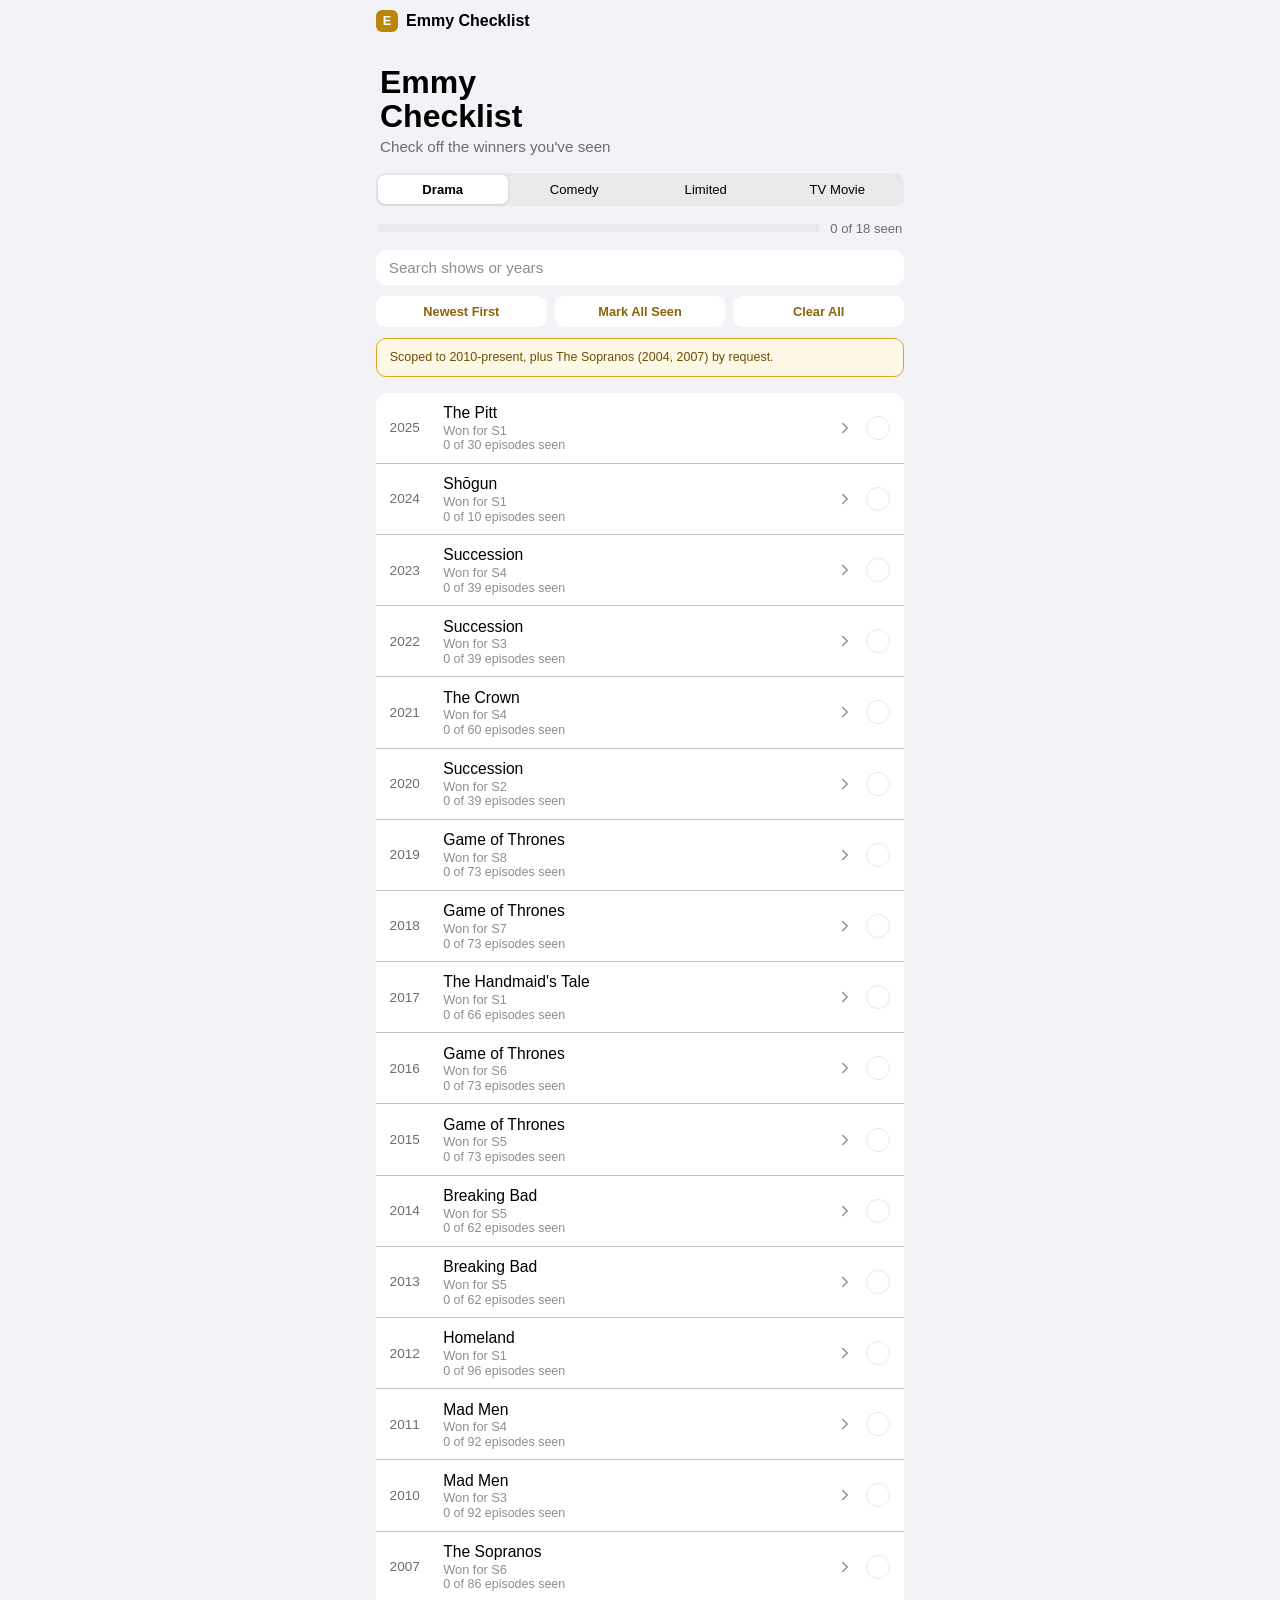
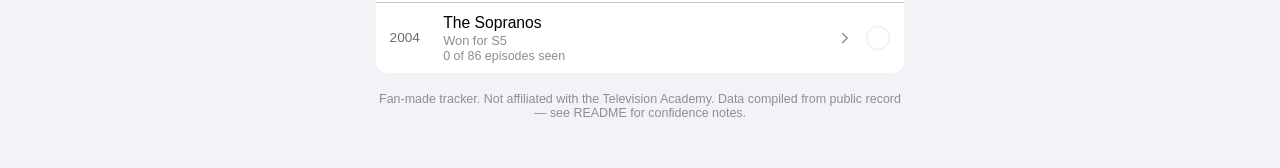
==== index.html @ a1e2a0a1 "Add The Bear season 5, remove network/streaming info from the app - The Bear season 5 (final season," ====
<!DOCTYPE html>
<html lang="en">
<head>
  <meta charset="UTF-8" />
  <meta name="viewport" content="width=device-width, initial-scale=1.0, viewport-fit=cover" />
  <title>Emmy Checklist</title>
  <meta name="description" content="Track Emmy Award winners for Best Drama, Best Comedy, Best Limited Series, and Best TV Movie, and check off the ones you've seen." />
  <meta name="theme-color" content="#f2f2f7" media="(prefers-color-scheme: light)" />
  <meta name="theme-color" content="#000000" media="(prefers-color-scheme: dark)" />
  <link rel="icon" href="data:image/svg+xml,%3Csvg xmlns='http://www.w3.org/2000/svg' viewBox='0 0 100 100'%3E%3Crect width='100' height='100' rx='22' fill='%23b8860b'/%3E%3Ctext x='50' y='68' font-family='Arial' font-weight='bold' font-size='56' fill='white' text-anchor='middle'%3EE%3C/text%3E%3C/svg%3E" />
  <link rel="stylesheet" href="css/styles.css" />
</head>
<body>
  <div class="navbar">
    <div class="navbar-inner">
      <span class="navbar-badge">E</span>
      <span class="navbar-title">Emmy Checklist</span>
    </div>
  </div>

  <main class="screen">
    <div class="large-title-block">
      <h1 class="large-title">Emmy<br />Checklist</h1>
      <p class="large-subtitle">Check off the winners you've seen</p>
    </div>

    <div class="segmented" id="category-segmented"></div>

    <div class="progress-row">
      <div class="progress-bar"><div class="progress-fill" id="progress-fill"></div></div>
      <span class="progress-label" id="progress-label">0 of 0 seen</span>
    </div>

    <div class="search-wrap">
      <input type="search" id="search" class="search-input" placeholder="Search shows or years" autocomplete="off" />
    </div>

    <div class="toolbar-row">
      <button type="button" id="sort-toggle" class="toolbar-btn">Newest First</button>
      <button type="button" id="mark-all-seen" class="toolbar-btn">Mark All Seen</button>
      <button type="button" id="clear-all-seen" class="toolbar-btn">Clear All</button>
    </div>

    <p class="category-note hidden" id="category-note"></p>

    <section class="ios-group">
      <ul class="ios-list" id="winners-list"></ul>
    </section>

    <p class="page-footer">Fan-made tracker. Not affiliated with the Television Academy. Data compiled from public record — see README for confidence notes.</p>
  </main>

  <script src="js/data.js"></script>
  <script src="js/app.js"></script>
</body>
</html>
---- css/styles.css ----
:root {
  --bg: #f2f2f7;
  --grouped-bg: #ffffff;
  --separator: rgba(60, 60, 67, 0.29);
  --label: #000000;
  --label-secondary: #6c6c70;
  --label-tertiary: #8e8e93;
  --accent: #b8860b;
  --accent-strong: #8a6508;
  --green: #34c759;
  --red: #ff3b30;
  --navbar-bg: rgba(242, 242, 247, 0.85);
  --track-bg: #e9e9eb;
  --note-bg: #fff8e6;
  --note-border: #d9a520;
  --note-text: #6b4f04;
  --font: -apple-system, BlinkMacSystemFont, "SF Pro Text", "Segoe UI", Roboto, Helvetica, Arial, sans-serif;
}

@media (prefers-color-scheme: dark) {
  :root {
    --bg: #000000;
    --grouped-bg: #1c1c1e;
    --separator: rgba(84, 84, 88, 0.65);
    --label: #ffffff;
    --label-secondary: #98989f;
    --label-tertiary: #6c6c70;
    --accent: #e0b23d;
    --accent-strong: #f3c95a;
    --navbar-bg: rgba(0, 0, 0, 0.78);
    --track-bg: #39393d;
    --note-bg: #2c2506;
    --note-border: #c79a2e;
    --note-text: #e9cc7f;
  }
}

* {
  box-sizing: border-box;
  -webkit-tap-highlight-color: transparent;
}

html, body {
  margin: 0;
  padding: 0;
}

body {
  background: var(--bg);
  color: var(--label);
  font-family: var(--font);
  -webkit-font-smoothing: antialiased;
}

/* ---------- Navbar ---------- */

.navbar {
  position: sticky;
  top: 0;
  z-index: 10;
  background: var(--navbar-bg);
  backdrop-filter: saturate(180%) blur(20px);
  -webkit-backdrop-filter: saturate(180%) blur(20px);
  border-bottom: 1px solid transparent;
}

.navbar-inner {
  max-width: 560px;
  margin: 0 auto;
  padding: calc(0.6rem + env(safe-area-inset-top)) 1rem 0.6rem;
  display: flex;
  align-items: center;
  gap: 0.5rem;
}

.navbar-badge {
  width: 22px;
  height: 22px;
  border-radius: 6px;
  background: var(--accent);
  color: #fff;
  font-weight: 700;
  font-size: 0.8rem;
  display: flex;
  align-items: center;
  justify-content: center;
  flex-shrink: 0;
}

.navbar-title {
  font-size: 1rem;
  font-weight: 600;
}

/* ---------- Layout ---------- */

.screen {
  max-width: 560px;
  margin: 0 auto;
  padding: 1rem 1rem calc(3rem + env(safe-area-inset-bottom));
}

.large-title-block {
  padding: 0.5rem 0.25rem 1.1rem;
}

.large-title {
  font-size: 2rem;
  font-weight: 800;
  line-height: 1.05;
  margin: 0 0 0.3rem;
}

.large-subtitle {
  margin: 0;
  color: var(--label-secondary);
  font-size: 0.95rem;
}

/* ---------- Segmented control ---------- */

.segmented {
  display: flex;
  background: var(--track-bg);
  border-radius: 9px;
  padding: 2px;
  gap: 2px;
  margin: 0 0 0.9rem;
}

.segmented button {
  flex: 1;
  border: none;
  background: transparent;
  color: var(--label);
  font-size: 0.82rem;
  font-weight: 500;
  padding: 0.45rem 0.2rem;
  border-radius: 7px;
  cursor: pointer;
  font-family: inherit;
}

.segmented button.active {
  background: var(--grouped-bg);
  font-weight: 700;
  box-shadow: 0 1px 3px rgba(0, 0, 0, 0.15);
}

/* ---------- Progress ---------- */

.progress-row {
  display: flex;
  align-items: center;
  gap: 0.65rem;
  margin: 0 0.1rem 0.9rem;
}

.progress-bar {
  flex: 1;
  height: 8px;
  background: var(--track-bg);
  border-radius: 4px;
  overflow: hidden;
}

.progress-fill {
  height: 100%;
  background: var(--accent);
  border-radius: 4px;
  width: 0%;
  transition: width 0.2s ease;
}

.progress-label {
  font-size: 0.82rem;
  color: var(--label-secondary);
  white-space: nowrap;
  font-variant-numeric: tabular-nums;
}

/* ---------- Search ---------- */

.search-wrap {
  margin: 0 0 0.7rem;
}

.search-input {
  width: 100%;
  border: none;
  border-radius: 10px;
  background: var(--grouped-bg);
  padding: 0.55rem 0.8rem;
  font-size: 0.95rem;
  color: var(--label);
  font-family: inherit;
}

.search-input::placeholder {
  color: var(--label-tertiary);
}

/* ---------- Toolbar ---------- */

.toolbar-row {
  display: flex;
  gap: 0.5rem;
  margin: 0 0 0.9rem;
}

.toolbar-btn {
  flex: 1;
  border: none;
  background: var(--grouped-bg);
  color: var(--accent-strong);
  font-size: 0.8rem;
  font-weight: 600;
  padding: 0.5rem 0.3rem;
  border-radius: 9px;
  cursor: pointer;
  font-family: inherit;
}

.toolbar-btn:active {
  opacity: 0.7;
}

/* ---------- Grouped list ---------- */

.ios-group {
  margin: 0 0 1rem;
}

.ios-list {
  list-style: none;
  margin: 0;
  padding: 0;
  background: var(--grouped-bg);
  border-radius: 12px;
  overflow: hidden;
}

.winner-row {
  display: flex;
  align-items: center;
  gap: 0.75rem;
  padding: 0.65rem 0.85rem;
  border-bottom: 1px solid var(--separator);
  cursor: pointer;
  user-select: none;
}

.winner-row:last-child {
  border-bottom: none;
}

.winner-row:active {
  background: rgba(120, 120, 128, 0.12);
}

.winner-year {
  font-variant-numeric: tabular-nums;
  font-size: 0.85rem;
  color: var(--label-secondary);
  width: 2.6rem;
  flex-shrink: 0;
}

.winner-info {
  flex: 1;
  min-width: 0;
}

.winner-show {
  font-size: 0.98rem;
  font-weight: 500;
  line-height: 1.25;
}

.winner-show.seen {
  color: var(--label-secondary);
}

.winner-meta {
  font-size: 0.8rem;
  color: var(--label-tertiary);
}

.winner-check {
  width: 24px;
  height: 24px;
  border-radius: 50%;
  border: 1.5px solid var(--track-bg);
  flex-shrink: 0;
  display: flex;
  align-items: center;
  justify-content: center;
}

.winner-check.checked {
  background: var(--accent);
  border-color: var(--accent);
}

.winner-check svg {
  width: 14px;
  height: 14px;
  opacity: 0;
}

.winner-check.checked svg {
  opacity: 1;
}

.winner-check.partial {
  background: transparent;
  border-color: var(--accent);
}

.winner-check.partial::after {
  content: "";
  width: 10px;
  height: 2px;
  border-radius: 1px;
  background: var(--accent);
}

.winner-chevron {
  width: 18px;
  flex-shrink: 0;
  color: var(--label-tertiary);
  display: flex;
  align-items: center;
  justify-content: center;
  transition: transform 0.15s ease;
}

.winner-row.expanded .winner-chevron {
  transform: rotate(90deg);
}

.winner-episode-progress {
  font-size: 0.78rem;
  color: var(--label-tertiary);
  margin-top: 0.05rem;
}

/* ---------- Season / episode drill-down ---------- */

.seasons-panel {
  padding: 0.2rem 0.85rem 0.9rem;
  border-bottom: 1px solid var(--separator);
  background: rgba(120, 120, 128, 0.06);
}

.seasons-panel:last-child {
  border-bottom: none;
}

.season-block {
  margin-top: 0.7rem;
}

.season-header {
  display: flex;
  align-items: baseline;
  justify-content: space-between;
  gap: 0.5rem;
  cursor: pointer;
  padding: 0.15rem 0;
  user-select: none;
}

.season-header-title {
  font-size: 0.85rem;
  font-weight: 600;
}

.season-header-count {
  font-size: 0.76rem;
  color: var(--label-tertiary);
  white-space: nowrap;
}

.episode-grid {
  display: flex;
  flex-wrap: wrap;
  gap: 0.35rem;
  margin-top: 0.4rem;
}

.episode-chip {
  min-width: 28px;
  height: 28px;
  padding: 0 0.3rem;
  border-radius: 8px;
  border: 1.5px solid var(--track-bg);
  background: var(--grouped-bg);
  color: var(--label-secondary);
  font-size: 0.76rem;
  font-variant-numeric: tabular-nums;
  display: flex;
  align-items: center;
  justify-content: center;
  cursor: pointer;
  user-select: none;
}

.episode-chip.seen {
  background: var(--accent);
  border-color: var(--accent);
  color: #fff;
  font-weight: 600;
}

.episode-chip:active {
  opacity: 0.7;
}

.movies-heading {
  text-transform: uppercase;
  letter-spacing: 0.04em;
  font-size: 0.72rem;
  color: var(--label-tertiary);
  margin-bottom: 0.3rem;
}

.movie-item {
  border-top: 1px solid var(--separator);
}

.movie-item:first-of-type {
  border-top: none;
}

.movie-row {
  display: flex;
  align-items: center;
  justify-content: space-between;
  gap: 0.6rem;
  padding: 0.5rem 0.1rem 0.1rem;
  cursor: pointer;
  user-select: none;
}

.movie-title {
  font-size: 0.86rem;
  font-weight: 500;
}

.movie-note {
  font-size: 0.74rem;
  color: var(--label-tertiary);
  line-height: 1.35;
  padding: 0 0.1rem 0.55rem;
}

.movie-title.seen {
  color: var(--label-secondary);
}

.movie-check {
  flex-shrink: 0;
}

.empty-state {
  padding: 1.5rem 1rem;
  text-align: center;
  color: var(--label-tertiary);
  font-size: 0.9rem;
}

/* ---------- Note / footer ---------- */

.category-note {
  font-size: 0.78rem;
  color: var(--note-text);
  background: var(--note-bg);
  border: 1px solid var(--note-border);
  border-radius: 10px;
  padding: 0.6rem 0.8rem;
  margin: -0.2rem 0 1rem;
  line-height: 1.4;
}

.category-note.hidden {
  display: none;
}

.page-footer {
  text-align: center;
  font-size: 0.78rem;
  color: var(--label-tertiary);
  margin: 1.2rem 0 0;
}
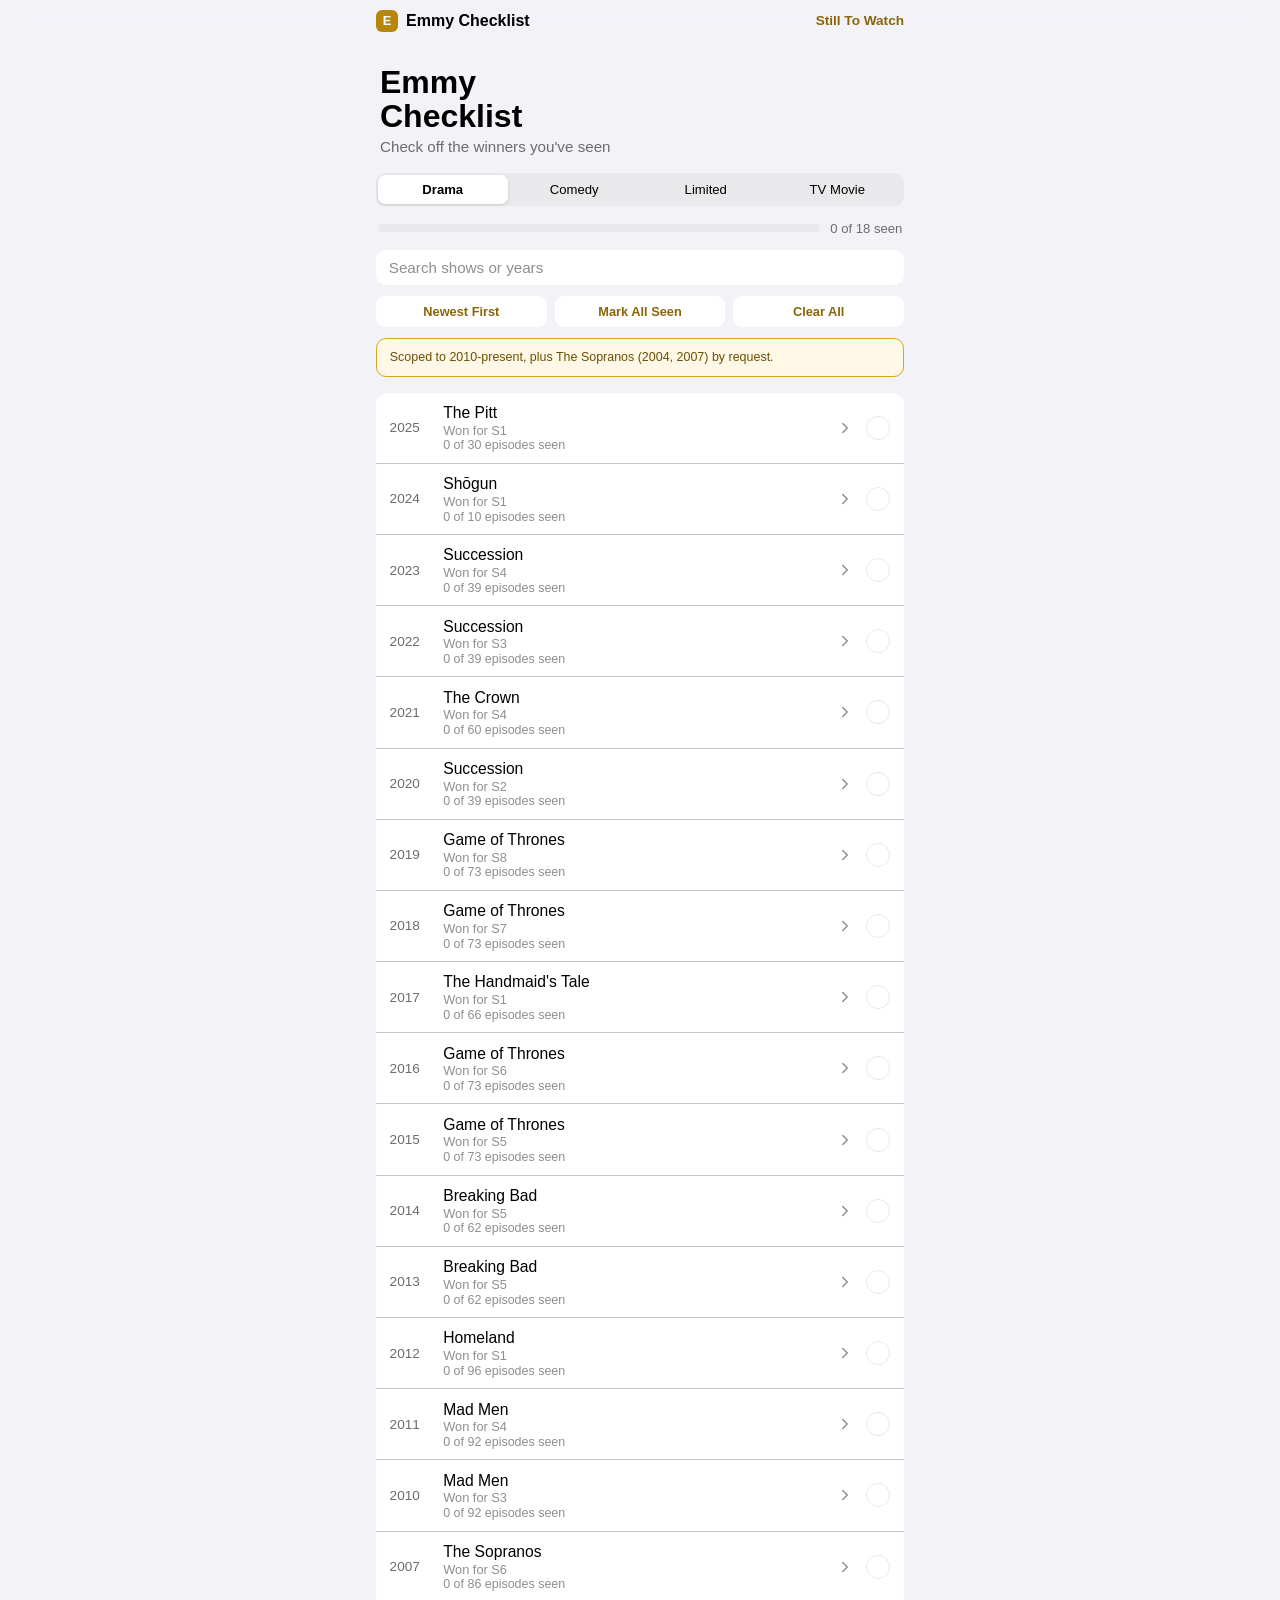
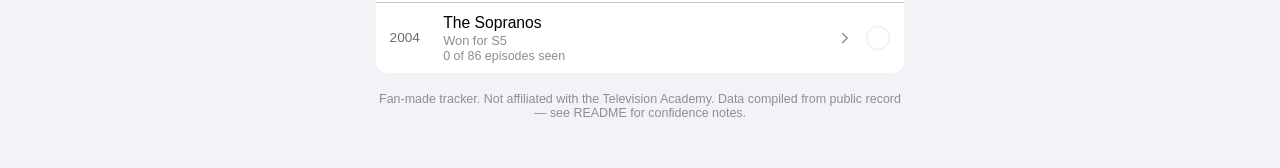
==== commit cb2e7d2c: "Add a "Still To Watch" overview page New unwatched.html lists everything not yet fully checked off a" ====
--- a/index.html
+++ b/index.html
@@ -15,6 +15,7 @@
     <div class="navbar-inner">
       <span class="navbar-badge">E</span>
       <span class="navbar-title">Emmy Checklist</span>
+      <a class="navbar-link" href="unwatched.html">Still To Watch</a>
     </div>
   </div>
 
@@ -51,6 +52,7 @@
   </main>
 
   <script src="js/data.js"></script>
+  <script src="js/shared.js"></script>
   <script src="js/app.js"></script>
 </body>
 </html>
--- a/css/styles.css
+++ b/css/styles.css
@@ -92,6 +92,15 @@
   font-weight: 600;
 }
 
+.navbar-link {
+  margin-left: auto;
+  font-size: 0.85rem;
+  font-weight: 600;
+  color: var(--accent-strong);
+  text-decoration: none;
+  white-space: nowrap;
+}
+
 /* ---------- Layout ---------- */
 
 .screen {
@@ -363,12 +372,18 @@
 
 .season-header {
   display: flex;
-  align-items: baseline;
+  align-items: center;
   justify-content: space-between;
   gap: 0.5rem;
   cursor: pointer;
-  padding: 0.15rem 0;
+  padding: 0.3rem 0;
   user-select: none;
+}
+
+.season-header-text {
+  display: flex;
+  align-items: baseline;
+  gap: 0.5rem;
 }
 
 .season-header-title {
@@ -380,6 +395,11 @@
   font-size: 0.76rem;
   color: var(--label-tertiary);
   white-space: nowrap;
+}
+
+.season-check {
+  width: 22px;
+  height: 22px;
 }
 
 .episode-grid {
@@ -463,11 +483,96 @@
   flex-shrink: 0;
 }
 
+.spinoff-item {
+  border-top: 1px solid var(--separator);
+  padding-top: 0.6rem;
+  margin-top: 0.2rem;
+}
+
+.spinoff-item:first-of-type {
+  border-top: none;
+  padding-top: 0;
+}
+
+.spinoff-title {
+  font-size: 0.88rem;
+  font-weight: 700;
+  padding: 0 0.1rem;
+}
+
+.spinoff-progress {
+  padding: 0.1rem 0.1rem 0.5rem;
+}
+
+.spinoff-item .season-block {
+  margin-left: 0.6rem;
+  padding-left: 0.6rem;
+  border-left: 2px solid var(--track-bg);
+}
+
 .empty-state {
   padding: 1.5rem 1rem;
   text-align: center;
   color: var(--label-tertiary);
   font-size: 0.9rem;
+}
+
+/* ---------- Still To Watch page ---------- */
+
+.unwatched-group-header {
+  font-size: 0.78rem;
+  font-weight: 700;
+  text-transform: uppercase;
+  letter-spacing: 0.04em;
+  color: var(--label-secondary);
+  padding: 0 0.2rem 0.4rem;
+}
+
+.unwatched-done {
+  margin: 0 0 1rem;
+  padding: 0.7rem 0.85rem;
+  background: var(--grouped-bg);
+  border-radius: 12px;
+  color: var(--label-tertiary);
+  font-size: 0.88rem;
+}
+
+.unwatched-row {
+  display: flex;
+  align-items: center;
+  gap: 0.6rem;
+  padding: 0.65rem 0.85rem;
+  border-bottom: 1px solid var(--separator);
+  color: inherit;
+  text-decoration: none;
+}
+
+.unwatched-row:last-child {
+  border-bottom: none;
+}
+
+.unwatched-row:active {
+  background: rgba(120, 120, 128, 0.12);
+}
+
+.unwatched-info {
+  flex: 1;
+  min-width: 0;
+}
+
+.unwatched-title {
+  font-size: 0.98rem;
+  font-weight: 500;
+  line-height: 1.25;
+}
+
+.unwatched-meta {
+  font-size: 0.8rem;
+  color: var(--label-tertiary);
+}
+
+.unwatched-chevron {
+  color: var(--label-tertiary);
 }
 
 /* ---------- Note / footer ---------- */
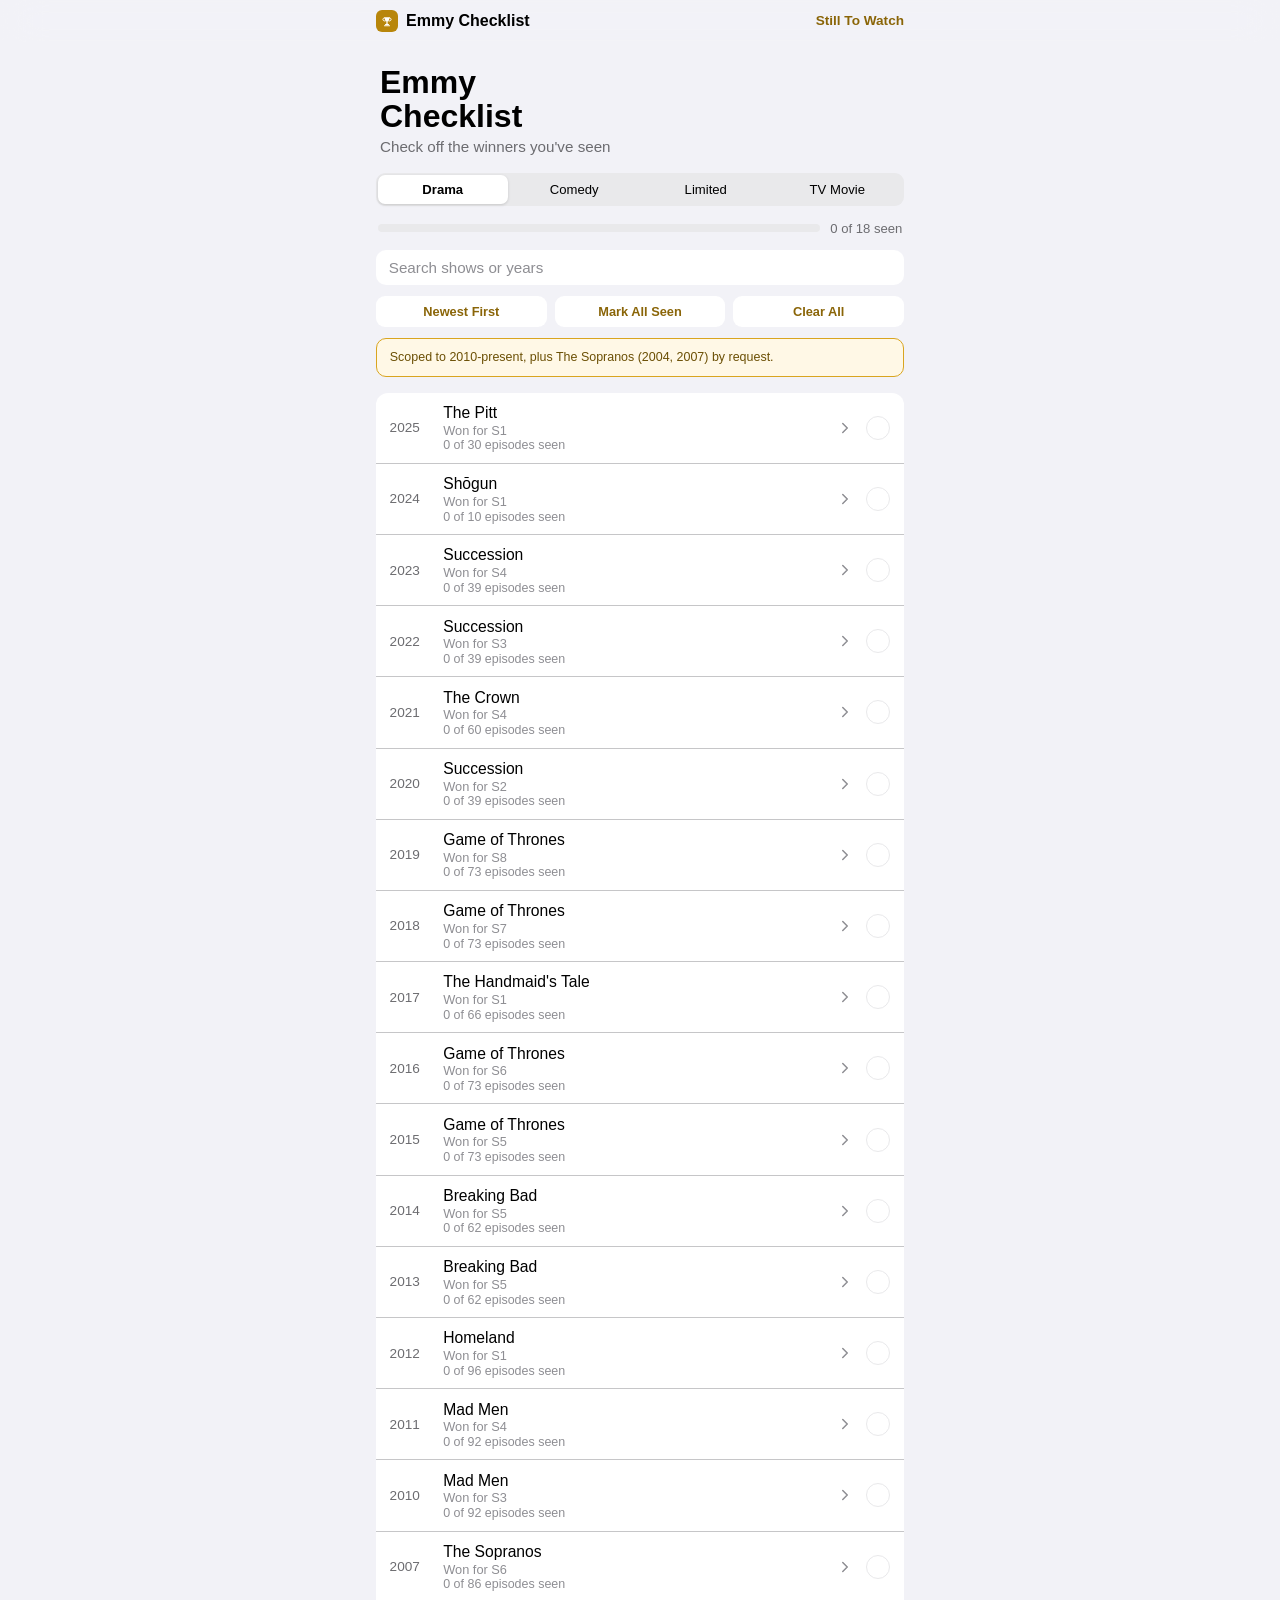
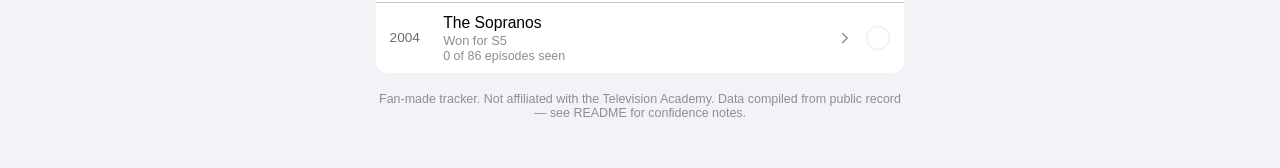
==== commit 7d20d97c: "Replace the E lettermark with an original trophy icon Swapped the app icon, favicon, and in-page nav" ====
--- a/index.html
+++ b/index.html
@@ -7,13 +7,19 @@
   <meta name="description" content="Track Emmy Award winners for Best Drama, Best Comedy, Best Limited Series, and Best TV Movie, and check off the ones you've seen." />
   <meta name="theme-color" content="#f2f2f7" media="(prefers-color-scheme: light)" />
   <meta name="theme-color" content="#000000" media="(prefers-color-scheme: dark)" />
-  <link rel="icon" href="data:image/svg+xml,%3Csvg xmlns='http://www.w3.org/2000/svg' viewBox='0 0 100 100'%3E%3Crect width='100' height='100' rx='22' fill='%23b8860b'/%3E%3Ctext x='50' y='68' font-family='Arial' font-weight='bold' font-size='56' fill='white' text-anchor='middle'%3EE%3C/text%3E%3C/svg%3E" />
-  <link rel="stylesheet" href="css/styles.css" />
+  <link rel="icon" href="data:image/svg+xml,%3Csvg xmlns='http://www.w3.org/2000/svg' viewBox='0 0 100 100'%3E%3Crect width='100' height='100' rx='22' fill='%23b8860b'/%3E%3Cpath d='M32,28 C16,28 16,50 32,50' fill='none' stroke='white' stroke-width='5' stroke-linecap='round'/%3E%3Cpath d='M68,28 C84,28 84,50 68,50' fill='none' stroke='white' stroke-width='5' stroke-linecap='round'/%3E%3Cpath d='M30,24 L70,24 L61,52 Q50,60 39,52 Z' fill='white'/%3E%3Crect x='45' y='58' width='10' height='14' fill='white'/%3E%3Crect x='36' y='72' width='28' height='7' rx='2' fill='white'/%3E%3Crect x='29' y='80' width='42' height='8' rx='2' fill='white'/%3E%3C/svg%3E" />
+  <link rel="apple-touch-icon" href="img/icons/icon-180.png?v=2" />
+  <link rel="manifest" href="manifest.webmanifest" />
+  <meta name="mobile-web-app-capable" content="yes" />
+  <meta name="apple-mobile-web-app-capable" content="yes" />
+  <meta name="apple-mobile-web-app-status-bar-style" content="black-translucent" />
+  <meta name="apple-mobile-web-app-title" content="Emmy" />
+  <link rel="stylesheet" href="css/styles.css?v=2" />
 </head>
 <body>
   <div class="navbar">
     <div class="navbar-inner">
-      <span class="navbar-badge">E</span>
+      <span class="navbar-badge"><svg viewBox="0 0 100 100" width="14" height="14" fill="none" xmlns="http://www.w3.org/2000/svg"><path d="M32,28 C16,28 16,50 32,50" stroke="white" stroke-width="7" stroke-linecap="round"/><path d="M68,28 C84,28 84,50 68,50" stroke="white" stroke-width="7" stroke-linecap="round"/><path d="M30,24 L70,24 L61,52 Q50,60 39,52 Z" fill="white"/><rect x="45" y="58" width="10" height="14" fill="white"/><rect x="36" y="72" width="28" height="7" rx="2" fill="white"/><rect x="29" y="80" width="42" height="8" rx="2" fill="white"/></svg></span>
       <span class="navbar-title">Emmy Checklist</span>
       <a class="navbar-link" href="unwatched.html">Still To Watch</a>
     </div>
@@ -51,8 +57,17 @@
     <p class="page-footer">Fan-made tracker. Not affiliated with the Television Academy. Data compiled from public record — see README for confidence notes.</p>
   </main>
 
-  <script src="js/data.js"></script>
-  <script src="js/shared.js"></script>
-  <script src="js/app.js"></script>
+  <!-- Bump every ?v= below (including the stylesheet in <head>, and the
+       matching tags in unwatched.html) on any deploy that touches
+       css/js — GitHub Pages and mobile browsers can otherwise keep
+       serving stale cached files after a redeploy. -->
+  <script src="js/data.js?v=2"></script>
+  <script src="js/shared.js?v=2"></script>
+  <script src="js/app.js?v=2"></script>
+  <script>
+    if ("serviceWorker" in navigator) {
+      window.addEventListener("load", () => navigator.serviceWorker.register("sw.js"));
+    }
+  </script>
 </body>
 </html>
--- a/css/styles.css
+++ b/css/styles.css
@@ -566,9 +566,30 @@
   line-height: 1.25;
 }
 
+.unwatched-tag {
+  display: inline-block;
+  margin-left: 0.4rem;
+  padding: 0.05rem 0.4rem;
+  border-radius: 6px;
+  background: var(--track-bg);
+  color: var(--label-secondary);
+  font-size: 0.68rem;
+  font-weight: 700;
+  text-transform: uppercase;
+  letter-spacing: 0.03em;
+  vertical-align: middle;
+}
+
 .unwatched-meta {
   font-size: 0.8rem;
   color: var(--label-tertiary);
+}
+
+.unwatched-next {
+  font-size: 0.8rem;
+  font-weight: 600;
+  color: var(--accent-strong);
+  margin-top: 0.1rem;
 }
 
 .unwatched-chevron {
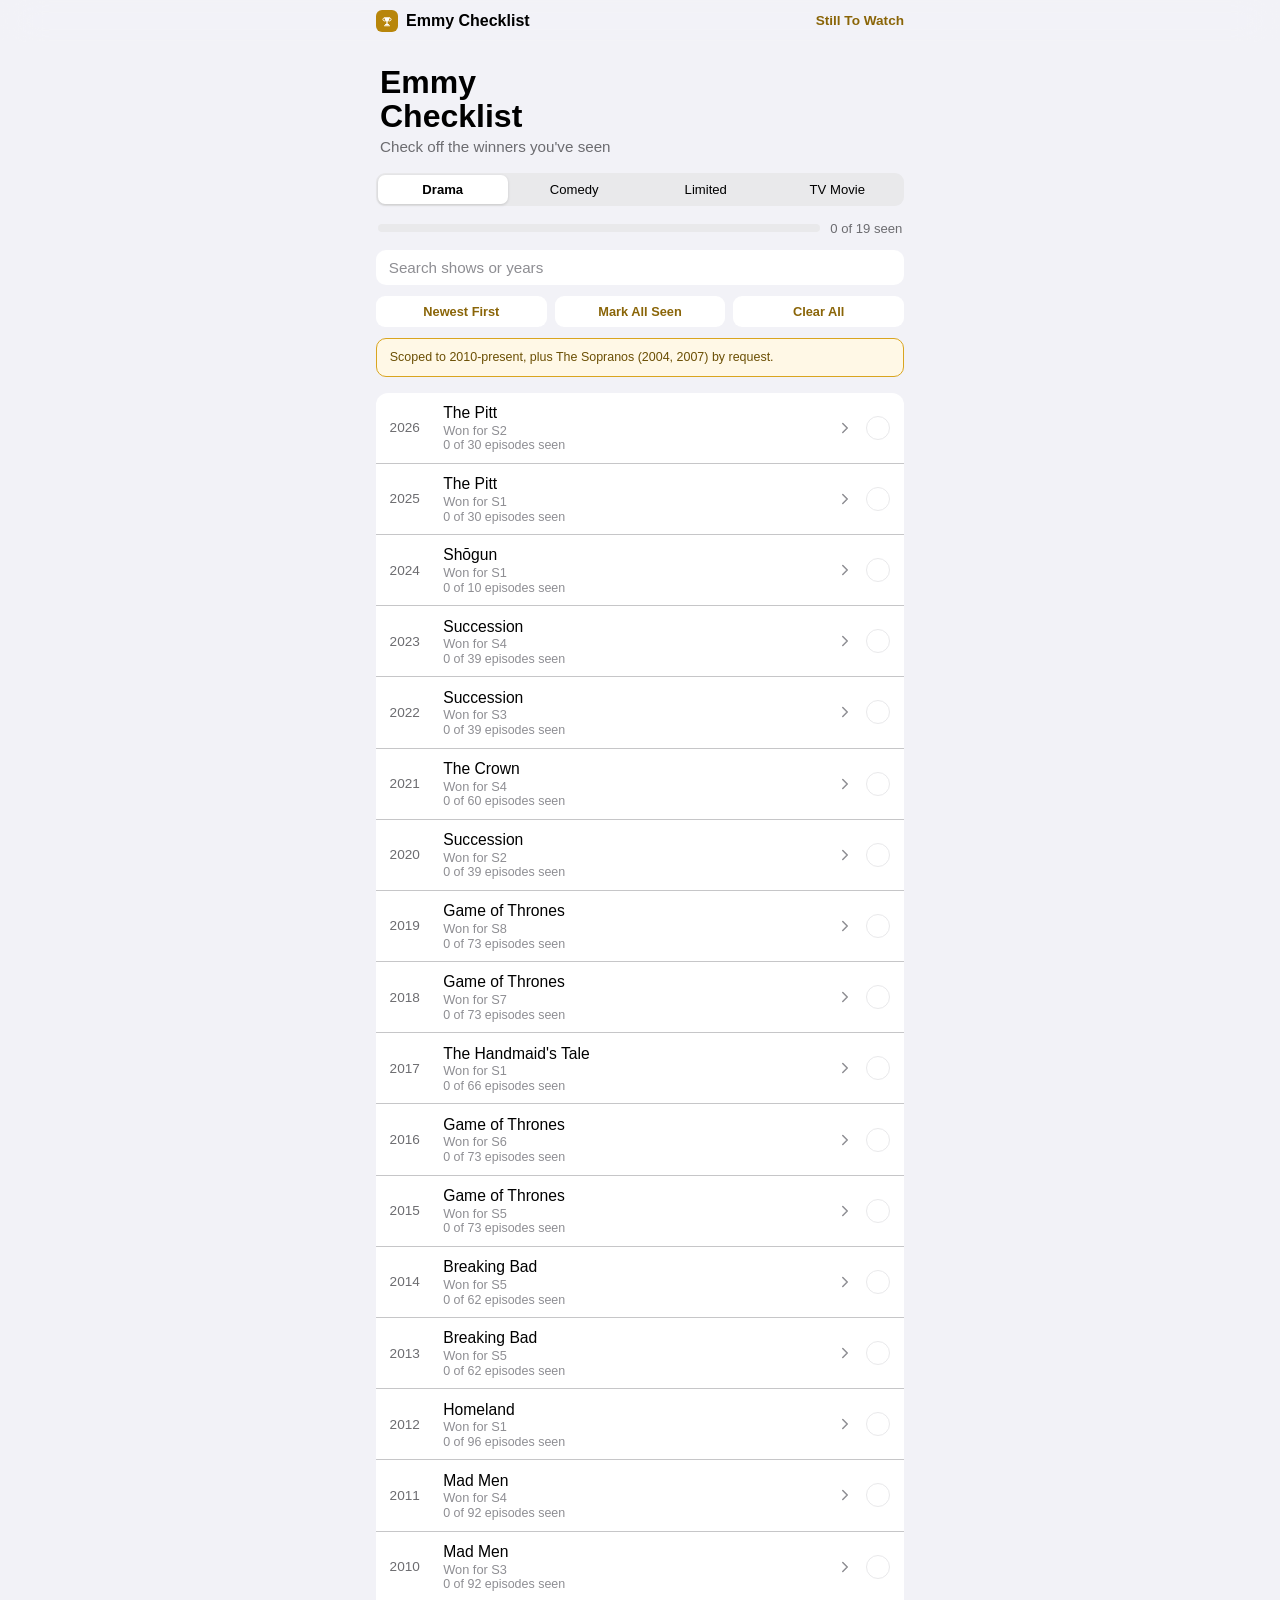
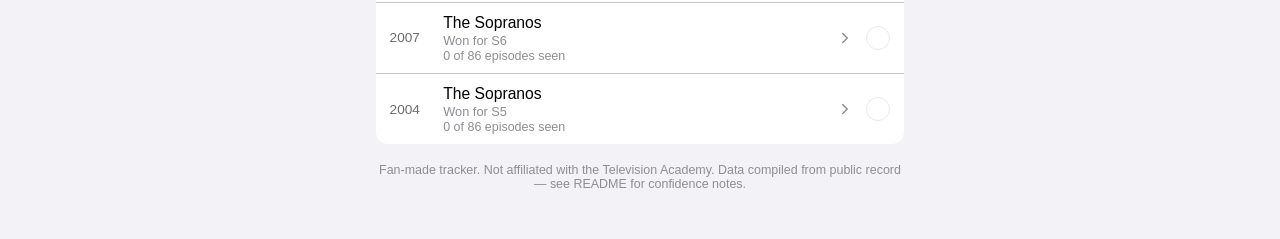
==== commit 3887b1ff: "Add 78th Primetime Emmy winners (Drama, Comedy, Limited Series) From the Sept 14, 2026 telecast: - D" ====
--- a/index.html
+++ b/index.html
@@ -14,7 +14,7 @@
   <meta name="apple-mobile-web-app-capable" content="yes" />
   <meta name="apple-mobile-web-app-status-bar-style" content="black-translucent" />
   <meta name="apple-mobile-web-app-title" content="Emmy" />
-  <link rel="stylesheet" href="css/styles.css?v=2" />
+  <link rel="stylesheet" href="css/styles.css?v=3" />
 </head>
 <body>
   <div class="navbar">
@@ -61,12 +61,25 @@
        matching tags in unwatched.html) on any deploy that touches
        css/js — GitHub Pages and mobile browsers can otherwise keep
        serving stale cached files after a redeploy. -->
-  <script src="js/data.js?v=2"></script>
-  <script src="js/shared.js?v=2"></script>
-  <script src="js/app.js?v=2"></script>
+  <script src="js/data.js?v=4"></script>
+  <script src="js/shared.js?v=3"></script>
+  <script src="js/app.js?v=3"></script>
   <script>
     if ("serviceWorker" in navigator) {
-      window.addEventListener("load", () => navigator.serviceWorker.register("sw.js"));
+      window.addEventListener("load", () => {
+        navigator.serviceWorker.register("sw.js").then((reg) => reg.update());
+      });
+      // A new service worker (skipWaiting + clients.claim, both already
+      // in sw.js) takes over silently — without this, an already-open
+      // tab/installed app keeps running the OLD page's JS until the
+      // user manually force-quits and relaunches. Reload once instead,
+      // so updates actually reach anyone with the app already open.
+      let reloadedForNewSw = false;
+      navigator.serviceWorker.addEventListener("controllerchange", () => {
+        if (reloadedForNewSw) return;
+        reloadedForNewSw = true;
+        window.location.reload();
+      });
     }
   </script>
 </body>
